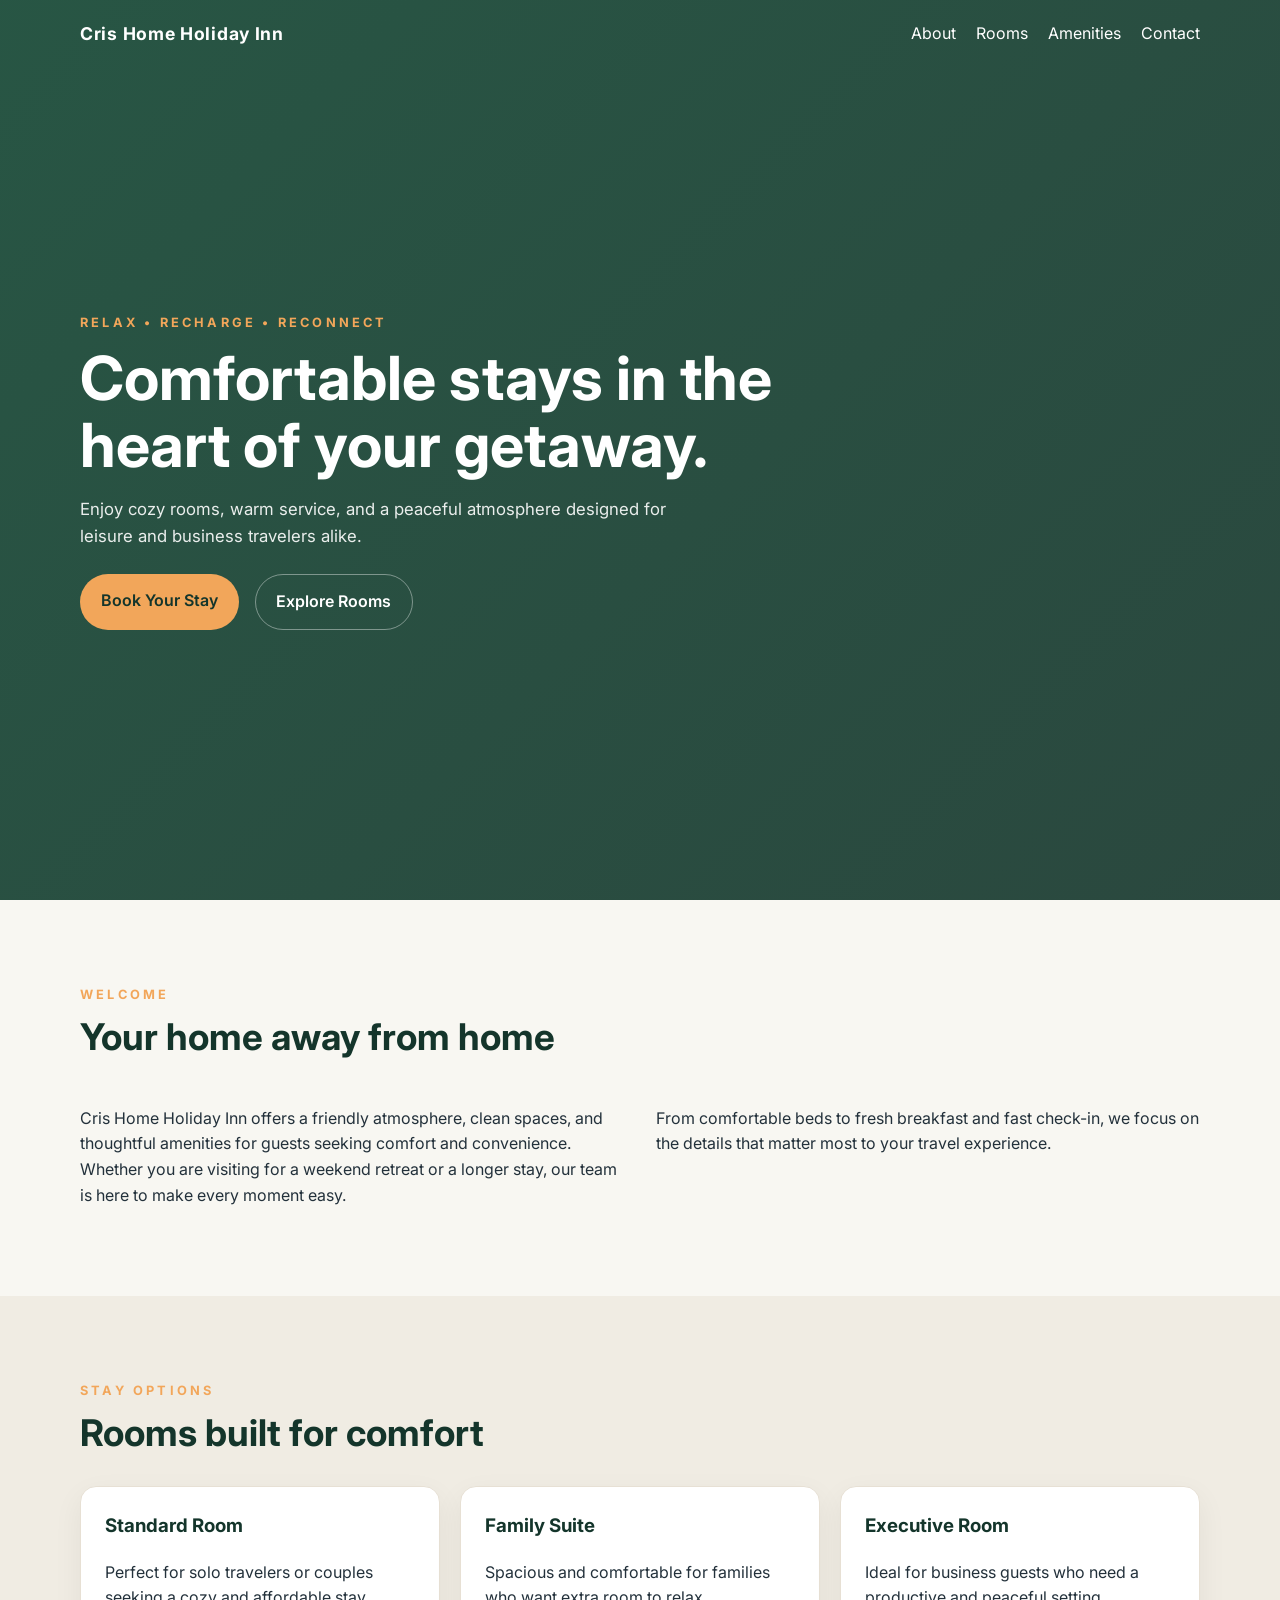
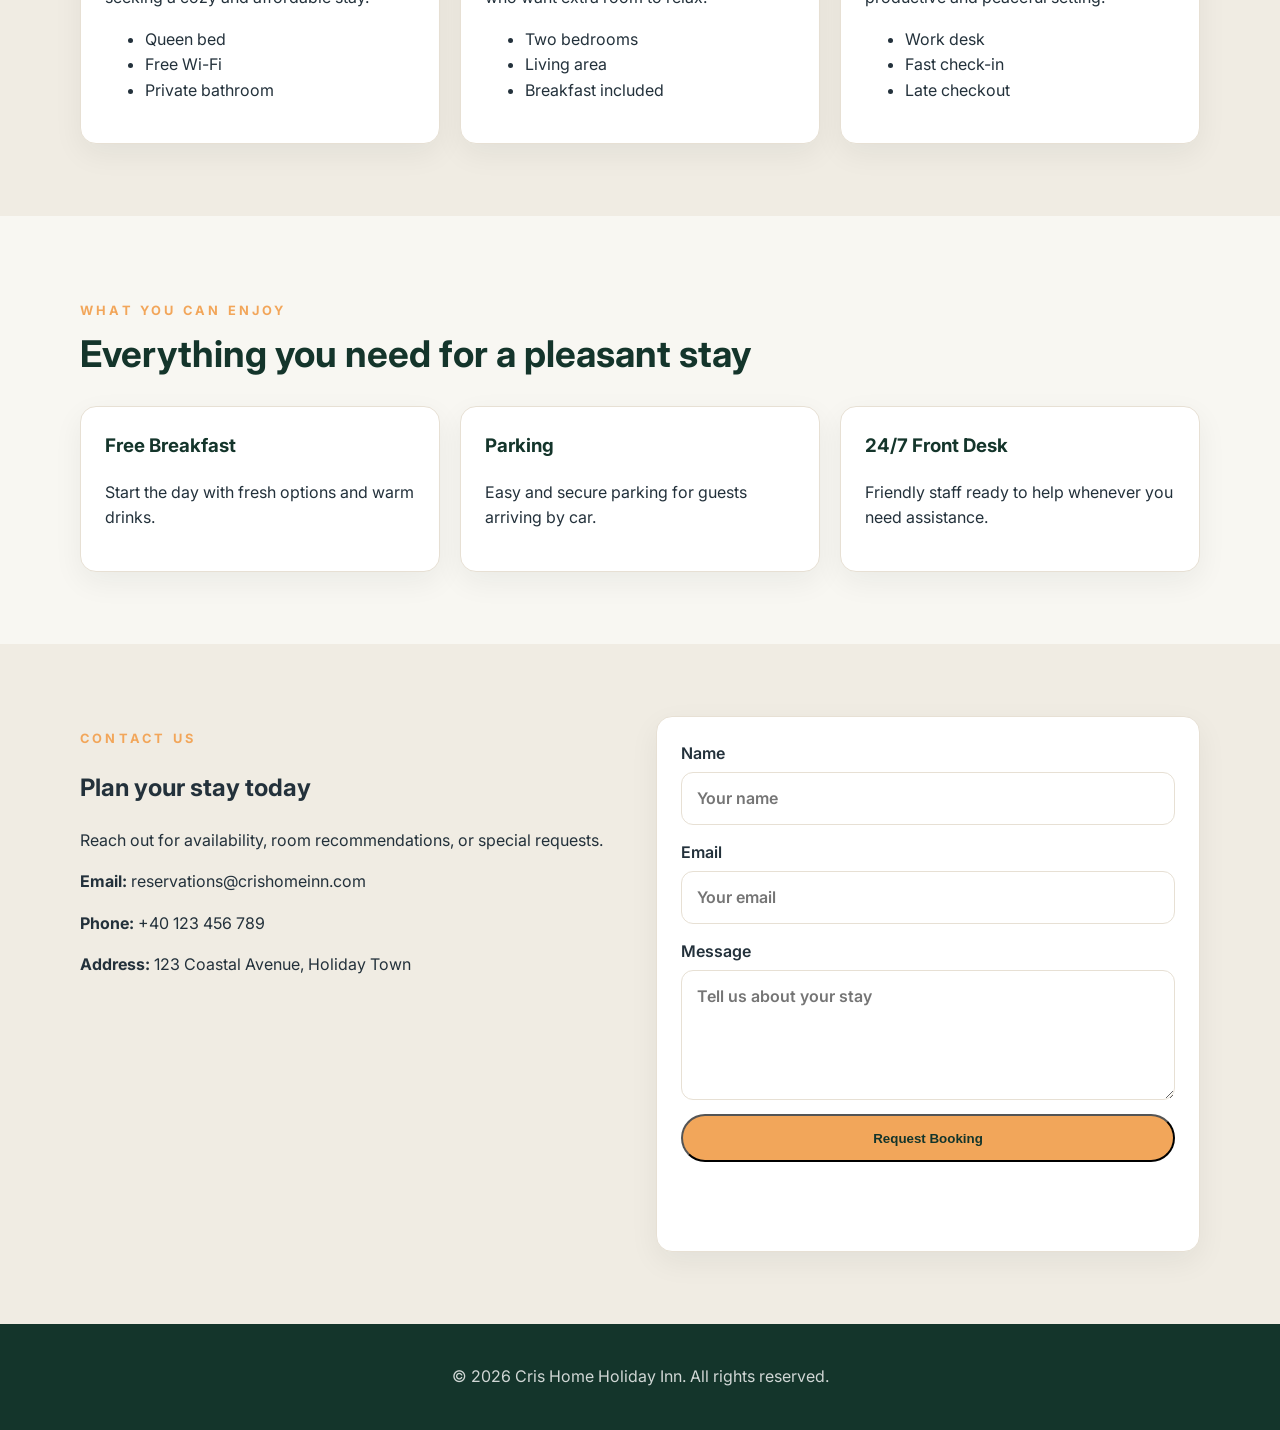
==== index.html @ c1764a81 "Initial website scaffold" ====
<!DOCTYPE html>
<html lang="en">
  <head>
    <meta charset="UTF-8" />
    <meta name="viewport" content="width=device-width, initial-scale=1.0" />
    <title>Cris Home Holiday Inn</title>
    <meta
      name="description"
      content="A welcoming holiday inn website with rooms, amenities, and contact information."
    />
    <link rel="preconnect" href="https://fonts.googleapis.com" />
    <link rel="preconnect" href="https://fonts.gstatic.com" crossorigin />
    <link
      href="https://fonts.googleapis.com/css2?family=Inter:wght@400;500;600;700&display=swap"
      rel="stylesheet"
    />
    <link rel="stylesheet" href="styles.css" />
  </head>
  <body>
    <header class="hero">
      <nav class="nav container">
        <a class="brand" href="#home">Cris Home Holiday Inn</a>
        <button class="menu-toggle" aria-label="Open menu">☰</button>
        <div class="nav-links">
          <a href="#about">About</a>
          <a href="#rooms">Rooms</a>
          <a href="#amenities">Amenities</a>
          <a href="#contact">Contact</a>
        </div>
      </nav>

      <section class="hero-content container" id="home">
        <div>
          <p class="eyebrow">Relax • Recharge • Reconnect</p>
          <h1>Comfortable stays in the heart of your getaway.</h1>
          <p class="hero-text">
            Enjoy cozy rooms, warm service, and a peaceful atmosphere designed for leisure and business travelers alike.
          </p>
          <div class="hero-actions">
            <a class="btn btn-primary" href="#contact">Book Your Stay</a>
            <a class="btn btn-secondary" href="#rooms">Explore Rooms</a>
          </div>
        </div>
      </section>
    </header>

    <main>
      <section class="section container" id="about">
        <div class="section-heading">
          <p class="eyebrow">Welcome</p>
          <h2>Your home away from home</h2>
        </div>
        <div class="about-grid">
          <p>
            Cris Home Holiday Inn offers a friendly atmosphere, clean spaces, and thoughtful amenities for guests seeking comfort and convenience.
            Whether you are visiting for a weekend retreat or a longer stay, our team is here to make every moment easy.
          </p>
          <p>
            From comfortable beds to fresh breakfast and fast check-in, we focus on the details that matter most to your travel experience.
          </p>
        </div>
      </section>

      <section class="section section-alt" id="rooms">
        <div class="container">
          <div class="section-heading">
            <p class="eyebrow">Stay options</p>
            <h2>Rooms built for comfort</h2>
          </div>
          <div class="card-grid">
            <article class="card">
              <h3>Standard Room</h3>
              <p>Perfect for solo travelers or couples seeking a cozy and affordable stay.</p>
              <ul>
                <li>Queen bed</li>
                <li>Free Wi-Fi</li>
                <li>Private bathroom</li>
              </ul>
            </article>
            <article class="card">
              <h3>Family Suite</h3>
              <p>Spacious and comfortable for families who want extra room to relax.</p>
              <ul>
                <li>Two bedrooms</li>
                <li>Living area</li>
                <li>Breakfast included</li>
              </ul>
            </article>
            <article class="card">
              <h3>Executive Room</h3>
              <p>Ideal for business guests who need a productive and peaceful setting.</p>
              <ul>
                <li>Work desk</li>
                <li>Fast check-in</li>
                <li>Late checkout</li>
              </ul>
            </article>
          </div>
        </div>
      </section>

      <section class="section container" id="amenities">
        <div class="section-heading">
          <p class="eyebrow">What you can enjoy</p>
          <h2>Everything you need for a pleasant stay</h2>
        </div>
        <div class="amenities-grid">
          <div class="amenity">
            <h3>Free Breakfast</h3>
            <p>Start the day with fresh options and warm drinks.</p>
          </div>
          <div class="amenity">
            <h3>Parking</h3>
            <p>Easy and secure parking for guests arriving by car.</p>
          </div>
          <div class="amenity">
            <h3>24/7 Front Desk</h3>
            <p>Friendly staff ready to help whenever you need assistance.</p>
          </div>
        </div>
      </section>

      <section class="section section-alt" id="contact">
        <div class="container contact-grid">
          <div>
            <p class="eyebrow">Contact us</p>
            <h2>Plan your stay today</h2>
            <p>
              Reach out for availability, room recommendations, or special requests.
            </p>
            <p><strong>Email:</strong> reservations@crishomeinn.com</p>
            <p><strong>Phone:</strong> +40 123 456 789</p>
            <p><strong>Address:</strong> 123 Coastal Avenue, Holiday Town</p>
          </div>

          <form class="contact-form" id="booking-form">
            <label>
              Name
              <input type="text" name="name" placeholder="Your name" required />
            </label>
            <label>
              Email
              <input type="email" name="email" placeholder="Your email" required />
            </label>
            <label>
              Message
              <textarea name="message" rows="4" placeholder="Tell us about your stay"></textarea>
            </label>
            <button class="btn btn-primary" type="submit">Request Booking</button>
            <p class="form-message" id="form-message" aria-live="polite"></p>
          </form>
        </div>
      </section>
    </main>

    <footer class="footer">
      <div class="container footer-content">
        <p>© 2026 Cris Home Holiday Inn. All rights reserved.</p>
      </div>
    </footer>

    <script src="script.js"></script>
  </body>
</html>
---- styles.css ----
:root {
  --primary: #1f4f3d;
  --primary-dark: #14352b;
  --accent: #f2a65a;
  --text: #23313b;
  --muted: #6b7783;
  --bg: #f8f7f2;
  --white: #ffffff;
  --border: #e7e0d4;
}

* {
  box-sizing: border-box;
}

body {
  margin: 0;
  font-family: "Inter", sans-serif;
  color: var(--text);
  background: var(--bg);
  line-height: 1.6;
}

img {
  max-width: 100%;
}

a {
  color: inherit;
  text-decoration: none;
}

.container {
  width: min(1120px, calc(100% - 2rem));
  margin: 0 auto;
}

.hero {
  background: linear-gradient(135deg, rgba(31, 79, 61, 0.96), rgba(20, 53, 43, 0.9)),
    url("https://images.unsplash.com/photo-1505693416388-ac5ce068fe85?auto=format&fit=crop&w=1400&q=80") center/cover;
  color: var(--white);
  min-height: 100vh;
}

.nav {
  display: flex;
  justify-content: space-between;
  align-items: center;
  padding: 1.25rem 0;
}

.brand {
  font-weight: 700;
  font-size: 1.1rem;
  letter-spacing: 0.04em;
}

.nav-links {
  display: flex;
  gap: 1.25rem;
}

.menu-toggle {
  display: none;
  border: 0;
  background: transparent;
  color: var(--white);
  font-size: 1.4rem;
}

.hero-content {
  display: grid;
  align-items: center;
  min-height: calc(100vh - 90px);
  padding: 3rem 0 4rem;
}

.eyebrow {
  text-transform: uppercase;
  letter-spacing: 0.25em;
  font-size: 0.8rem;
  font-weight: 700;
  color: var(--accent);
  margin-bottom: 0.75rem;
}

.hero h1,
.section-heading h2 {
  margin: 0 0 1rem;
  line-height: 1.1;
}

.hero h1 {
  font-size: clamp(2.2rem, 5vw, 3.8rem);
  max-width: 700px;
}

.hero-text {
  max-width: 630px;
  font-size: 1.05rem;
  color: rgba(255, 255, 255, 0.9);
}

.hero-actions {
  display: flex;
  gap: 1rem;
  flex-wrap: wrap;
  margin-top: 1.5rem;
}

.btn {
  display: inline-block;
  padding: 0.9rem 1.3rem;
  border-radius: 999px;
  font-weight: 600;
  transition: transform 0.2s ease, background 0.2s ease;
}

.btn:hover {
  transform: translateY(-2px);
}

.btn-primary {
  background: var(--accent);
  color: var(--primary-dark);
}

.btn-secondary {
  border: 1px solid rgba(255, 255, 255, 0.4);
  color: var(--white);
}

.section {
  padding: 4.5rem 0;
}

.section-alt {
  background: #f0ece3;
}

.section-heading {
  margin-bottom: 2rem;
}

.section-heading h2 {
  font-size: clamp(1.7rem, 3vw, 2.3rem);
  color: var(--primary-dark);
}

.about-grid,
.contact-grid {
  display: grid;
  gap: 2rem;
  grid-template-columns: 1fr 1fr;
}

.card-grid,
.amenities-grid {
  display: grid;
  gap: 1.25rem;
  grid-template-columns: repeat(3, minmax(0, 1fr));
}

.card,
.amenity,
.contact-form {
  background: var(--white);
  border: 1px solid var(--border);
  border-radius: 1rem;
  padding: 1.5rem;
  box-shadow: 0 10px 30px rgba(17, 34, 28, 0.06);
}

.card h3,
.amenity h3 {
  margin-top: 0;
  color: var(--primary-dark);
}

.contact-form {
  display: grid;
  gap: 0.9rem;
}

.contact-form label {
  display: grid;
  gap: 0.35rem;
  font-weight: 600;
}

input,
textarea {
  border: 1px solid var(--border);
  border-radius: 0.75rem;
  padding: 0.8rem 0.95rem;
  font: inherit;
}

.footer {
  background: var(--primary-dark);
  color: rgba(255, 255, 255, 0.8);
  padding: 1.5rem 0;
}

.footer-content {
  display: flex;
  justify-content: center;
}

.form-message {
  min-height: 1.2rem;
  color: var(--primary);
  font-weight: 600;
}

@media (max-width: 800px) {
  .nav-links {
    display: none;
  }

  .menu-toggle {
    display: inline-block;
  }

  .about-grid,
  .contact-grid,
  .card-grid,
  .amenities-grid {
    grid-template-columns: 1fr;
  }
}
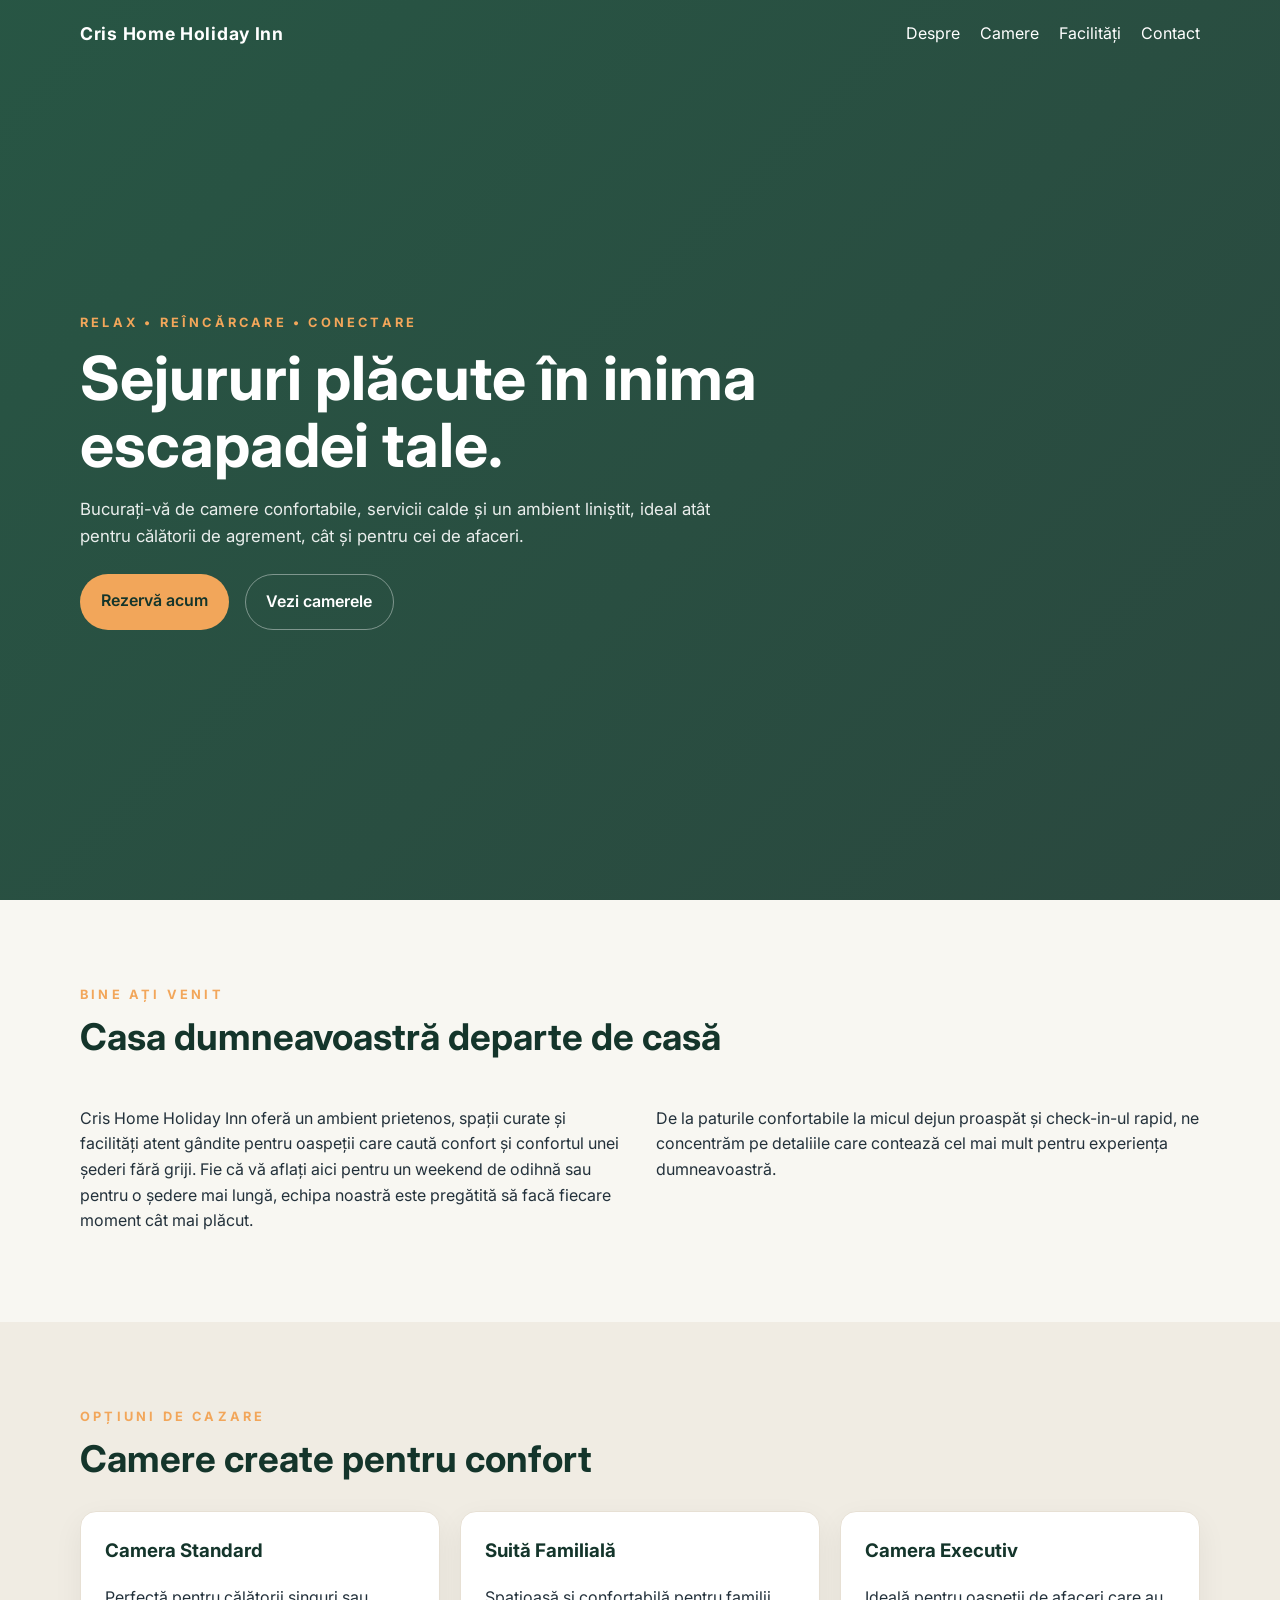
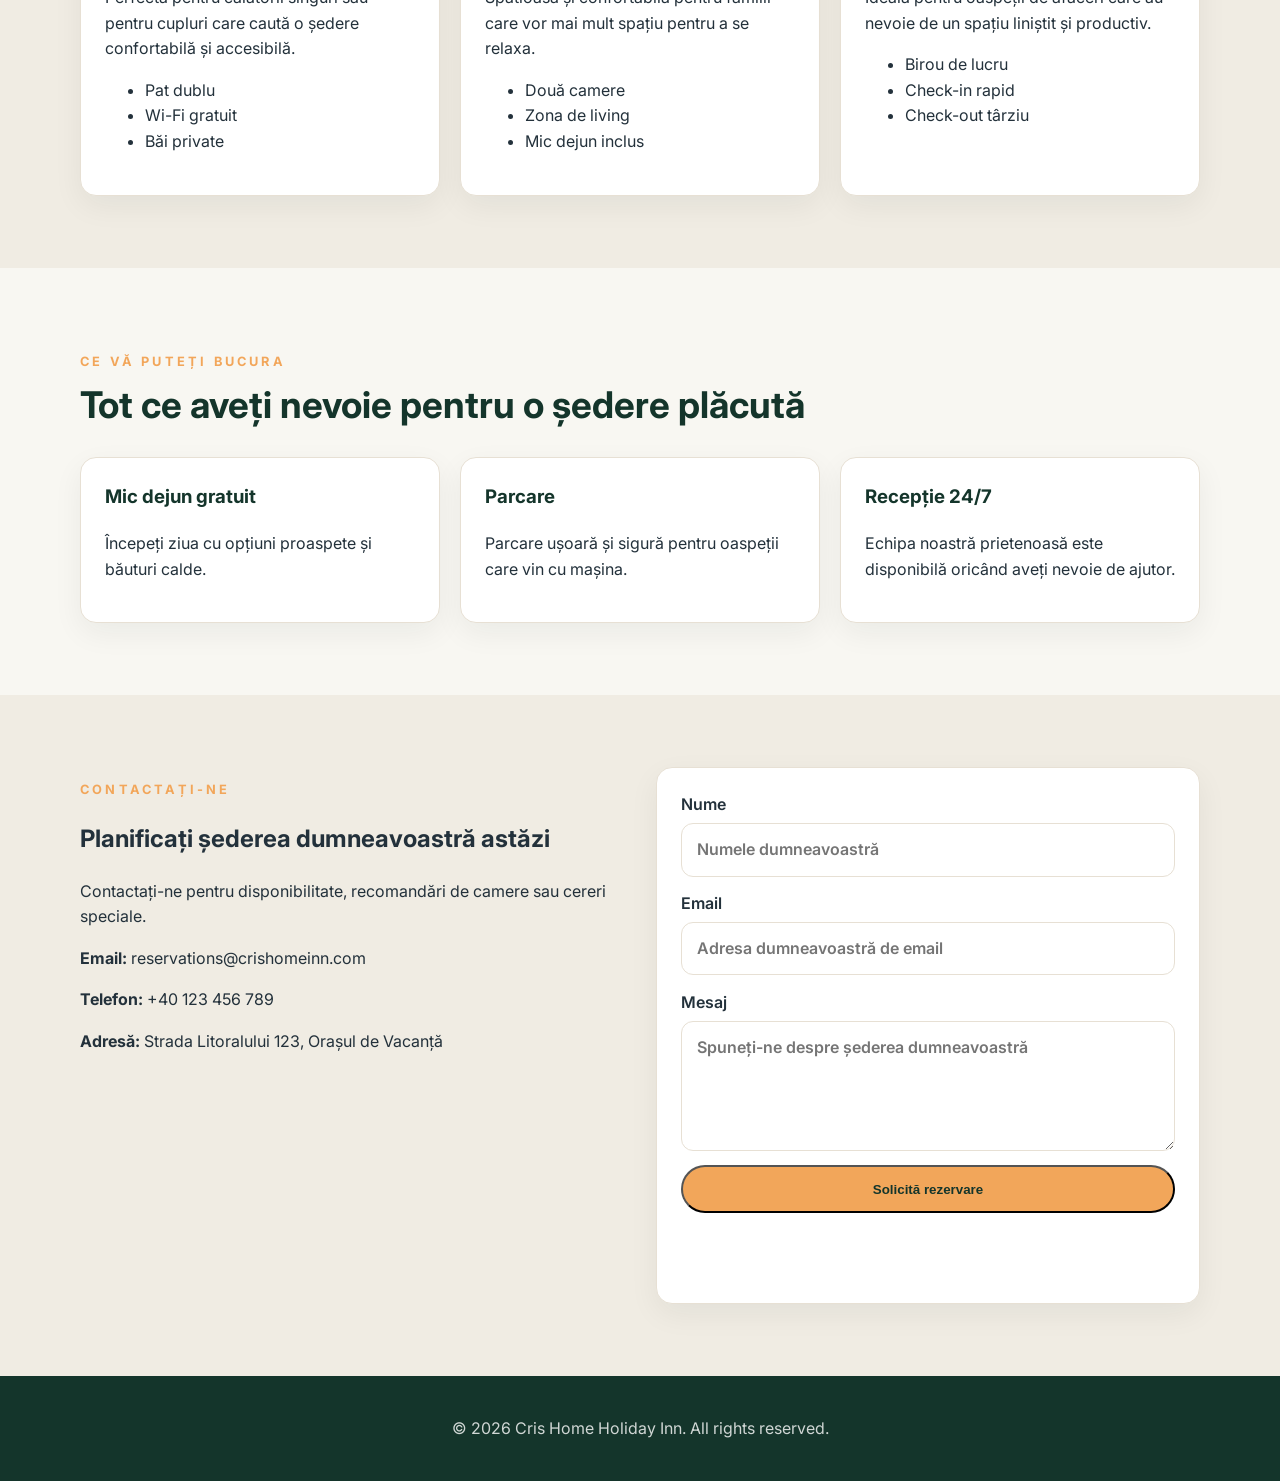
==== commit df564b52: "random commit message" ====
--- a/index.html
+++ b/index.html
@@ -1,12 +1,12 @@
 <!DOCTYPE html>
-<html lang="en">
+<html lang="ro">
   <head>
     <meta charset="UTF-8" />
     <meta name="viewport" content="width=device-width, initial-scale=1.0" />
     <title>Cris Home Holiday Inn</title>
     <meta
       name="description"
-      content="A welcoming holiday inn website with rooms, amenities, and contact information."
+      content="Un site primitor pentru un holiday inn, cu camere, facilități și informații de contact."
     />
     <link rel="preconnect" href="https://fonts.googleapis.com" />
     <link rel="preconnect" href="https://fonts.gstatic.com" crossorigin />
@@ -20,25 +20,25 @@
     <header class="hero">
       <nav class="nav container">
         <a class="brand" href="#home">Cris Home Holiday Inn</a>
-        <button class="menu-toggle" aria-label="Open menu">☰</button>
+        <button class="menu-toggle" aria-label="Deschide meniul">☰</button>
         <div class="nav-links">
-          <a href="#about">About</a>
-          <a href="#rooms">Rooms</a>
-          <a href="#amenities">Amenities</a>
+          <a href="#about">Despre</a>
+          <a href="#rooms">Camere</a>
+          <a href="#amenities">Facilități</a>
           <a href="#contact">Contact</a>
         </div>
       </nav>
 
       <section class="hero-content container" id="home">
         <div>
-          <p class="eyebrow">Relax • Recharge • Reconnect</p>
-          <h1>Comfortable stays in the heart of your getaway.</h1>
+          <p class="eyebrow">Relax • Reîncărcare • Conectare</p>
+          <h1>Sejururi plăcute în inima escapadei tale.</h1>
           <p class="hero-text">
-            Enjoy cozy rooms, warm service, and a peaceful atmosphere designed for leisure and business travelers alike.
+            Bucurați-vă de camere confortabile, servicii calde și un ambient liniștit, ideal atât pentru călătorii de agrement, cât și pentru cei de afaceri.
           </p>
           <div class="hero-actions">
-            <a class="btn btn-primary" href="#contact">Book Your Stay</a>
-            <a class="btn btn-secondary" href="#rooms">Explore Rooms</a>
+            <a class="btn btn-primary" href="#contact">Rezervă acum</a>
+            <a class="btn btn-secondary" href="#rooms">Vezi camerele</a>
           </div>
         </div>
       </section>
@@ -47,16 +47,16 @@
     <main>
       <section class="section container" id="about">
         <div class="section-heading">
-          <p class="eyebrow">Welcome</p>
-          <h2>Your home away from home</h2>
+          <p class="eyebrow">Bine ați venit</p>
+          <h2>Casa dumneavoastră departe de casă</h2>
         </div>
         <div class="about-grid">
           <p>
-            Cris Home Holiday Inn offers a friendly atmosphere, clean spaces, and thoughtful amenities for guests seeking comfort and convenience.
-            Whether you are visiting for a weekend retreat or a longer stay, our team is here to make every moment easy.
+            Cris Home Holiday Inn oferă un ambient prietenos, spații curate și facilități atent gândite pentru oaspeții care caută confort și confortul unei șederi fără griji.
+            Fie că vă aflați aici pentru un weekend de odihnă sau pentru o ședere mai lungă, echipa noastră este pregătită să facă fiecare moment cât mai plăcut.
           </p>
           <p>
-            From comfortable beds to fresh breakfast and fast check-in, we focus on the details that matter most to your travel experience.
+            De la paturile confortabile la micul dejun proaspăt și check-in-ul rapid, ne concentrăm pe detaliile care contează cel mai mult pentru experiența dumneavoastră.
           </p>
         </div>
       </section>
@@ -64,35 +64,35 @@
       <section class="section section-alt" id="rooms">
         <div class="container">
           <div class="section-heading">
-            <p class="eyebrow">Stay options</p>
-            <h2>Rooms built for comfort</h2>
+            <p class="eyebrow">Opțiuni de cazare</p>
+            <h2>Camere create pentru confort</h2>
           </div>
           <div class="card-grid">
             <article class="card">
-              <h3>Standard Room</h3>
-              <p>Perfect for solo travelers or couples seeking a cozy and affordable stay.</p>
+              <h3>Camera Standard</h3>
+              <p>Perfectă pentru călătorii singuri sau pentru cupluri care caută o ședere confortabilă și accesibilă.</p>
               <ul>
-                <li>Queen bed</li>
-                <li>Free Wi-Fi</li>
-                <li>Private bathroom</li>
+                <li>Pat dublu</li>
+                <li>Wi-Fi gratuit</li>
+                <li>Băi private</li>
               </ul>
             </article>
             <article class="card">
-              <h3>Family Suite</h3>
-              <p>Spacious and comfortable for families who want extra room to relax.</p>
+              <h3>Suită Familială</h3>
+              <p>Spatioasă și confortabilă pentru familii care vor mai mult spațiu pentru a se relaxa.</p>
               <ul>
-                <li>Two bedrooms</li>
-                <li>Living area</li>
-                <li>Breakfast included</li>
+                <li>Două camere</li>
+                <li>Zona de living</li>
+                <li>Mic dejun inclus</li>
               </ul>
             </article>
             <article class="card">
-              <h3>Executive Room</h3>
-              <p>Ideal for business guests who need a productive and peaceful setting.</p>
+              <h3>Camera Executiv</h3>
+              <p>Ideală pentru oaspeții de afaceri care au nevoie de un spațiu liniștit și productiv.</p>
               <ul>
-                <li>Work desk</li>
-                <li>Fast check-in</li>
-                <li>Late checkout</li>
+                <li>Birou de lucru</li>
+                <li>Check-in rapid</li>
+                <li>Check-out târziu</li>
               </ul>
             </article>
           </div>
@@ -101,21 +101,21 @@
 
       <section class="section container" id="amenities">
         <div class="section-heading">
-          <p class="eyebrow">What you can enjoy</p>
-          <h2>Everything you need for a pleasant stay</h2>
+          <p class="eyebrow">Ce vă puteți bucura</p>
+          <h2>Tot ce aveți nevoie pentru o ședere plăcută</h2>
         </div>
         <div class="amenities-grid">
           <div class="amenity">
-            <h3>Free Breakfast</h3>
-            <p>Start the day with fresh options and warm drinks.</p>
+            <h3>Mic dejun gratuit</h3>
+            <p>Începeți ziua cu opțiuni proaspete și băuturi calde.</p>
           </div>
           <div class="amenity">
-            <h3>Parking</h3>
-            <p>Easy and secure parking for guests arriving by car.</p>
+            <h3>Parcare</h3>
+            <p>Parcare ușoară și sigură pentru oaspeții care vin cu mașina.</p>
           </div>
           <div class="amenity">
-            <h3>24/7 Front Desk</h3>
-            <p>Friendly staff ready to help whenever you need assistance.</p>
+            <h3>Recepție 24/7</h3>
+            <p>Echipa noastră prietenoasă este disponibilă oricând aveți nevoie de ajutor.</p>
           </div>
         </div>
       </section>
@@ -123,30 +123,30 @@
       <section class="section section-alt" id="contact">
         <div class="container contact-grid">
           <div>
-            <p class="eyebrow">Contact us</p>
-            <h2>Plan your stay today</h2>
+            <p class="eyebrow">Contactați-ne</p>
+            <h2>Planificați șederea dumneavoastră astăzi</h2>
             <p>
-              Reach out for availability, room recommendations, or special requests.
+              Contactați-ne pentru disponibilitate, recomandări de camere sau cereri speciale.
             </p>
             <p><strong>Email:</strong> reservations@crishomeinn.com</p>
-            <p><strong>Phone:</strong> +40 123 456 789</p>
-            <p><strong>Address:</strong> 123 Coastal Avenue, Holiday Town</p>
+            <p><strong>Telefon:</strong> +40 123 456 789</p>
+            <p><strong>Adresă:</strong> Strada Litoralului 123, Orașul de Vacanță</p>
           </div>
 
           <form class="contact-form" id="booking-form">
             <label>
-              Name
-              <input type="text" name="name" placeholder="Your name" required />
+              Nume
+              <input type="text" name="name" placeholder="Numele dumneavoastră" required />
             </label>
             <label>
               Email
-              <input type="email" name="email" placeholder="Your email" required />
+              <input type="email" name="email" placeholder="Adresa dumneavoastră de email" required />
             </label>
             <label>
-              Message
-              <textarea name="message" rows="4" placeholder="Tell us about your stay"></textarea>
+              Mesaj
+              <textarea name="message" rows="4" placeholder="Spuneți-ne despre șederea dumneavoastră"></textarea>
             </label>
-            <button class="btn btn-primary" type="submit">Request Booking</button>
+            <button class="btn btn-primary" type="submit">Solicită rezervare</button>
             <p class="form-message" id="form-message" aria-live="polite"></p>
           </form>
         </div>
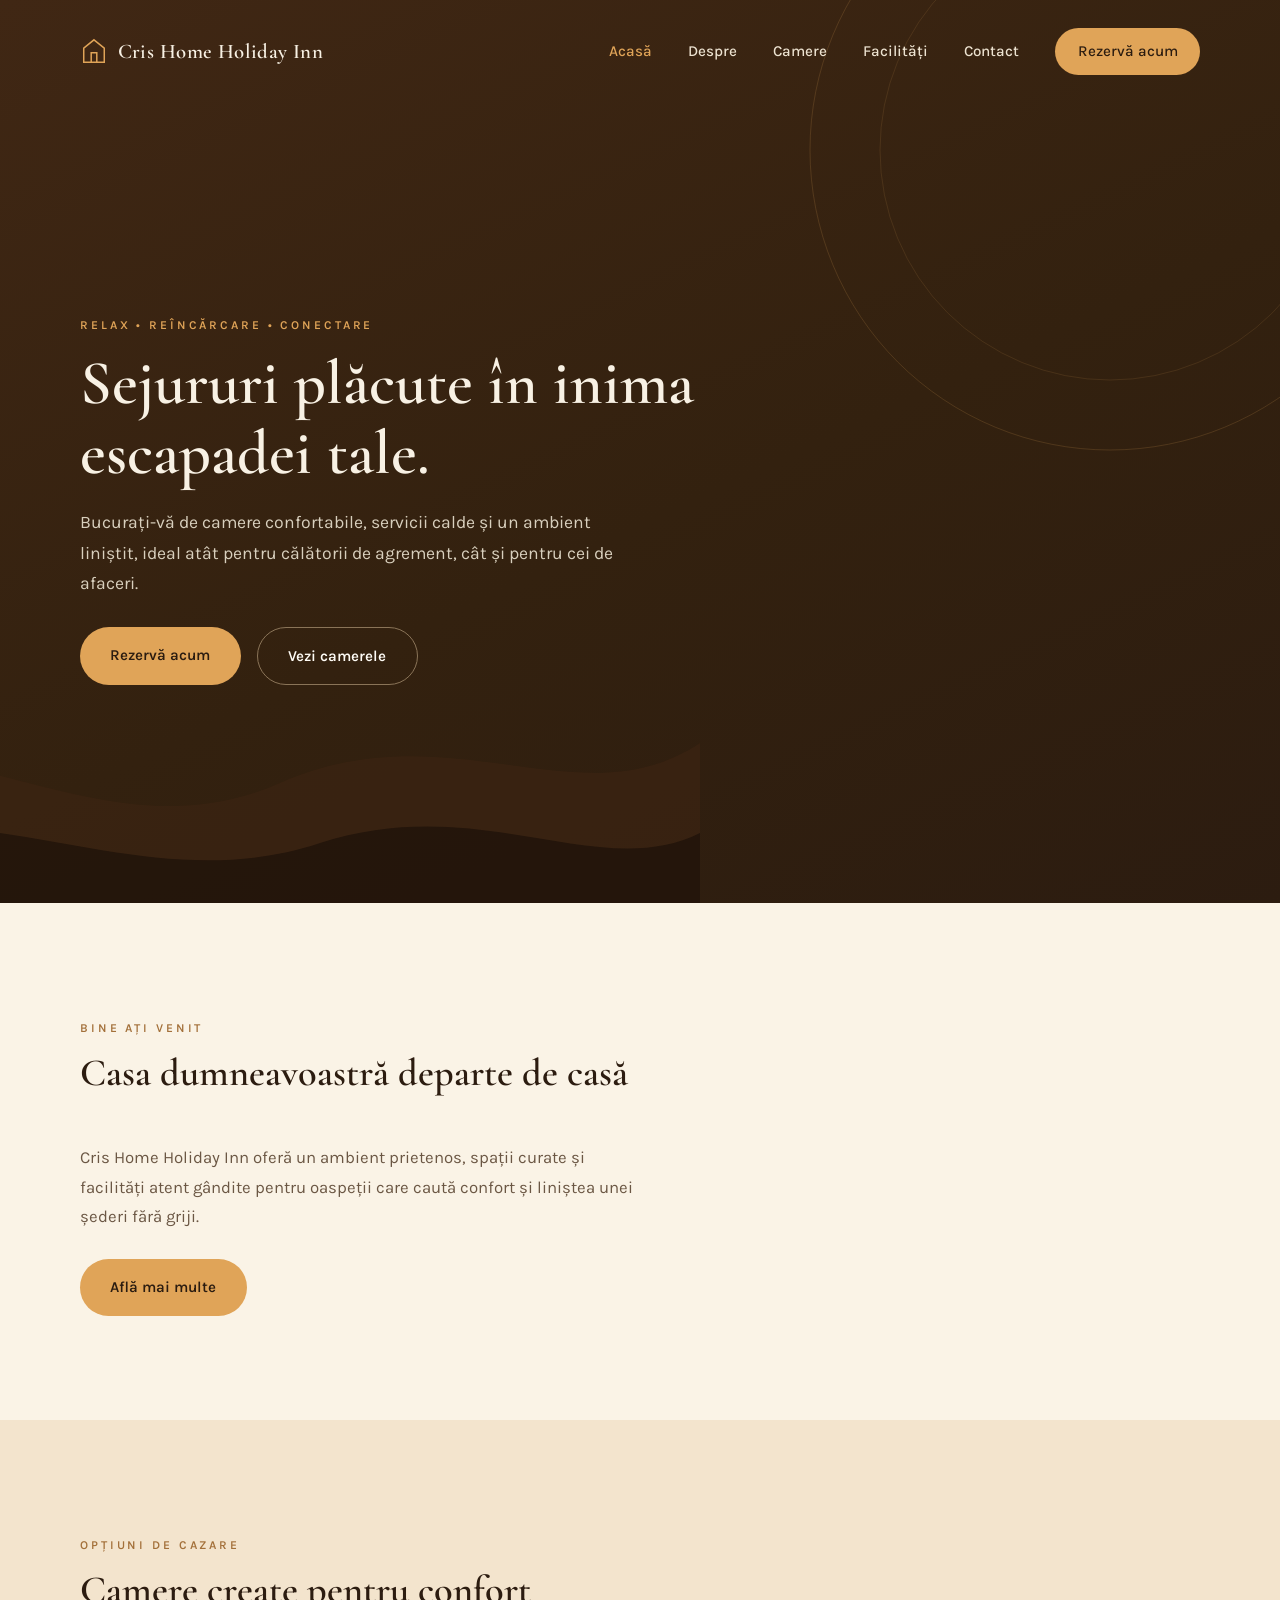
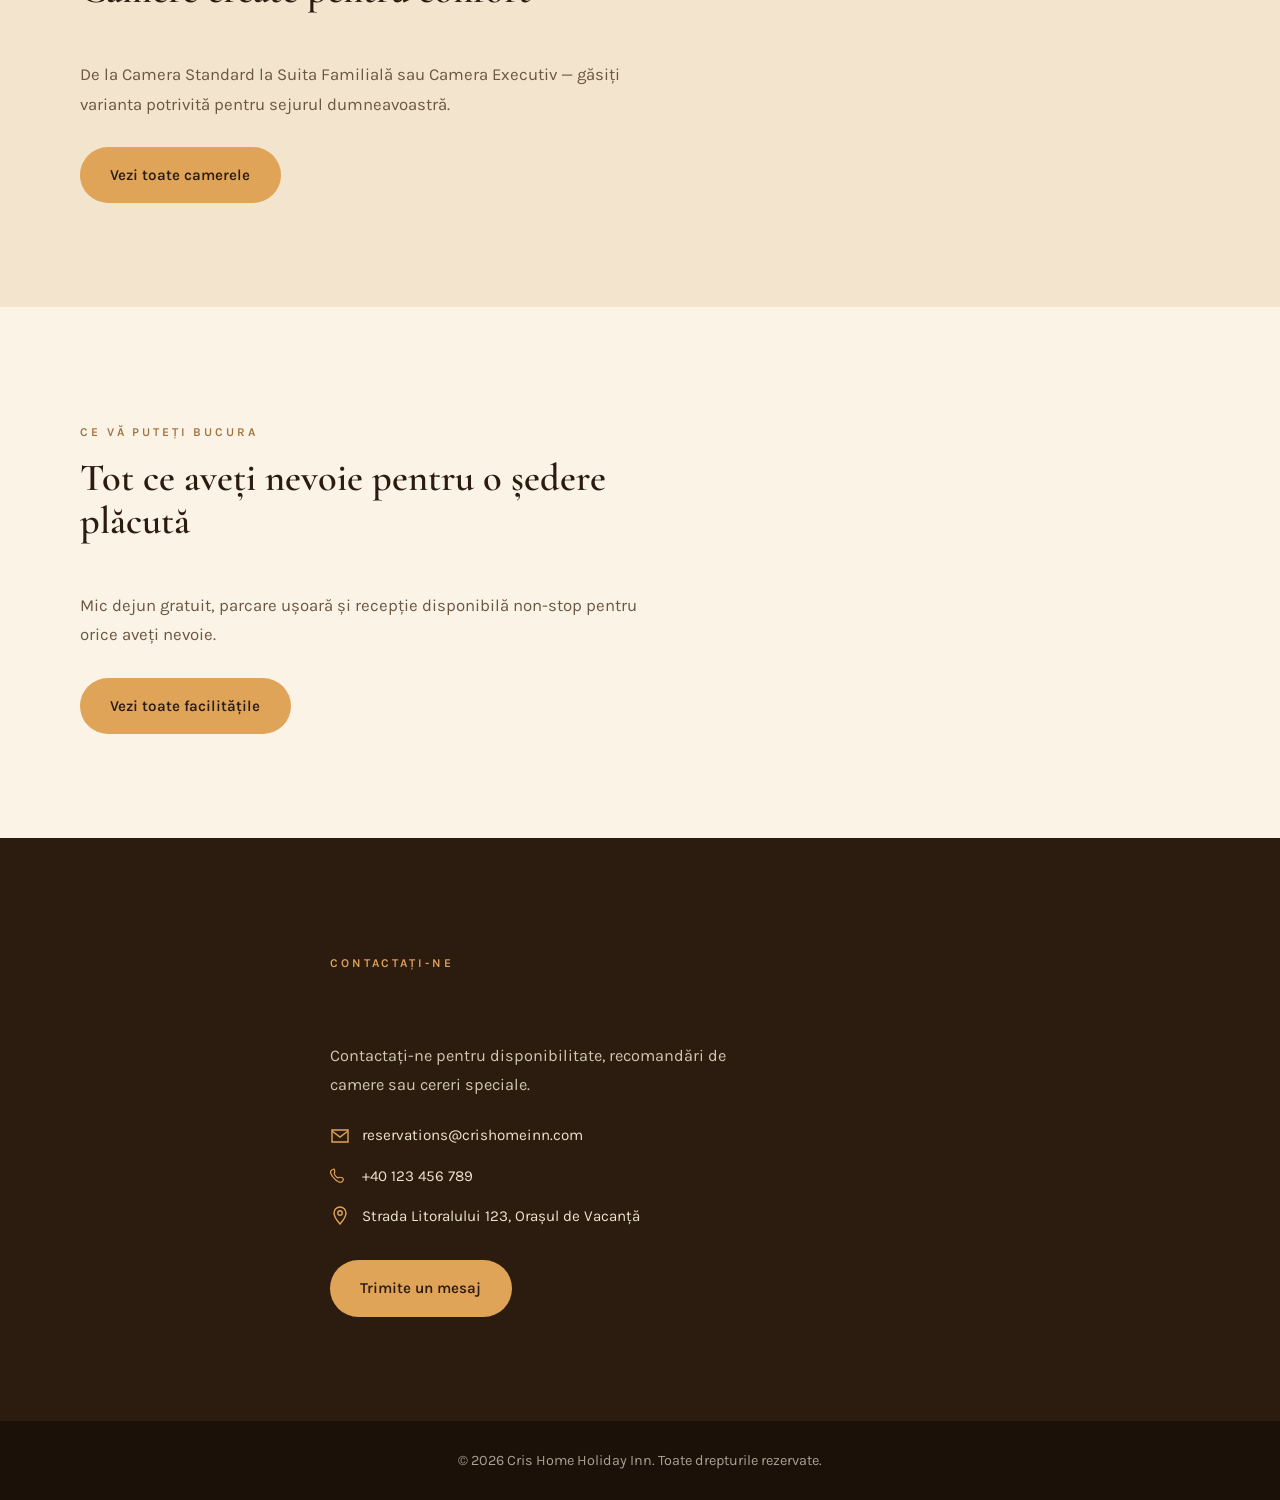
==== commit a29399f2: "Rustic redesign + split into multi-page site Co-Authored-By: Claude Sonnet 5 <noreply@anthropic.com>" ====
--- a/index.html
+++ b/index.html
@@ -11,21 +11,40 @@
     <link rel="preconnect" href="https://fonts.googleapis.com" />
     <link rel="preconnect" href="https://fonts.gstatic.com" crossorigin />
     <link
-      href="https://fonts.googleapis.com/css2?family=Inter:wght@400;500;600;700&display=swap"
+      href="https://fonts.googleapis.com/css2?family=Cormorant+Garamond:wght@500;600;700&family=Karla:wght@400;500;600;700&display=swap"
       rel="stylesheet"
     />
     <link rel="stylesheet" href="styles.css" />
   </head>
   <body>
     <header class="hero">
+      <div class="hero-decor" aria-hidden="true">
+        <svg class="hero-decor-rings" width="620" height="620" viewBox="0 0 620 620">
+          <circle cx="310" cy="310" r="300" fill="none" stroke="#e0a458" stroke-width="1" opacity="0.35" />
+          <circle cx="310" cy="310" r="230" fill="none" stroke="#e0a458" stroke-width="1" opacity="0.25" />
+        </svg>
+        <svg class="hero-decor-waves" width="900" height="500" viewBox="0 0 900 500">
+          <path d="M0,300 C150,220 300,380 480,300 C650,225 780,340 900,260 L900,500 L0,500 Z" fill="#402714" opacity="0.55" />
+          <path d="M0,360 C180,300 340,420 520,360 C680,308 800,400 900,350 L900,500 L0,500 Z" fill="#1c1108" opacity="0.75" />
+        </svg>
+      </div>
+
       <nav class="nav container">
-        <a class="brand" href="#home">Cris Home Holiday Inn</a>
+        <a class="brand" href="index.html">
+          <svg width="28" height="28" viewBox="0 0 30 30" aria-hidden="true">
+            <path d="M15 3 L26 12 V27 H4 V12 Z" fill="none" stroke="#e0a458" stroke-width="1.6" />
+            <path d="M12 27 V17 H18 V27" fill="none" stroke="#e0a458" stroke-width="1.6" />
+          </svg>
+          <span>Cris Home Holiday Inn</span>
+        </a>
         <button class="menu-toggle" aria-label="Deschide meniul">☰</button>
         <div class="nav-links">
-          <a href="#about">Despre</a>
-          <a href="#rooms">Camere</a>
-          <a href="#amenities">Facilități</a>
-          <a href="#contact">Contact</a>
+          <a class="active" href="index.html">Acasă</a>
+          <a href="despre.html">Despre</a>
+          <a href="camere.html">Camere</a>
+          <a href="facilitati.html">Facilități</a>
+          <a href="contact.html">Contact</a>
+          <a class="nav-cta" href="contact.html">Rezervă acum</a>
         </div>
       </nav>
 
@@ -37,125 +56,78 @@
             Bucurați-vă de camere confortabile, servicii calde și un ambient liniștit, ideal atât pentru călătorii de agrement, cât și pentru cei de afaceri.
           </p>
           <div class="hero-actions">
-            <a class="btn btn-primary" href="#contact">Rezervă acum</a>
-            <a class="btn btn-secondary" href="#rooms">Vezi camerele</a>
+            <a class="btn btn-primary" href="contact.html">Rezervă acum</a>
+            <a class="btn btn-secondary" href="camere.html">Vezi camerele</a>
           </div>
         </div>
       </section>
     </header>
 
     <main>
-      <section class="section container" id="about">
+      <section class="section container">
         <div class="section-heading">
-          <p class="eyebrow">Bine ați venit</p>
+          <p class="eyebrow eyebrow-alt">Bine ați venit</p>
           <h2>Casa dumneavoastră departe de casă</h2>
         </div>
-        <div class="about-grid">
-          <p>
-            Cris Home Holiday Inn oferă un ambient prietenos, spații curate și facilități atent gândite pentru oaspeții care caută confort și confortul unei șederi fără griji.
-            Fie că vă aflați aici pentru un weekend de odihnă sau pentru o ședere mai lungă, echipa noastră este pregătită să facă fiecare moment cât mai plăcut.
+        <p class="teaser-text">
+          Cris Home Holiday Inn oferă un ambient prietenos, spații curate și facilități atent gândite pentru oaspeții care caută confort și liniștea unei șederi fără griji.
+        </p>
+        <a class="btn btn-primary" href="despre.html">Află mai multe</a>
+      </section>
+
+      <section class="section section-alt">
+        <div class="container">
+          <div class="section-heading">
+            <p class="eyebrow eyebrow-alt">Opțiuni de cazare</p>
+            <h2>Camere create pentru confort</h2>
+          </div>
+          <p class="teaser-text">
+            De la Camera Standard la Suita Familială sau Camera Executiv — găsiți varianta potrivită pentru sejurul dumneavoastră.
           </p>
-          <p>
-            De la paturile confortabile la micul dejun proaspăt și check-in-ul rapid, ne concentrăm pe detaliile care contează cel mai mult pentru experiența dumneavoastră.
-          </p>
+          <a class="btn btn-primary" href="camere.html">Vezi toate camerele</a>
         </div>
       </section>
 
-      <section class="section section-alt" id="rooms">
-        <div class="container">
-          <div class="section-heading">
-            <p class="eyebrow">Opțiuni de cazare</p>
-            <h2>Camere create pentru confort</h2>
-          </div>
-          <div class="card-grid">
-            <article class="card">
-              <h3>Camera Standard</h3>
-              <p>Perfectă pentru călătorii singuri sau pentru cupluri care caută o ședere confortabilă și accesibilă.</p>
-              <ul>
-                <li>Pat dublu</li>
-                <li>Wi-Fi gratuit</li>
-                <li>Băi private</li>
-              </ul>
-            </article>
-            <article class="card">
-              <h3>Suită Familială</h3>
-              <p>Spatioasă și confortabilă pentru familii care vor mai mult spațiu pentru a se relaxa.</p>
-              <ul>
-                <li>Două camere</li>
-                <li>Zona de living</li>
-                <li>Mic dejun inclus</li>
-              </ul>
-            </article>
-            <article class="card">
-              <h3>Camera Executiv</h3>
-              <p>Ideală pentru oaspeții de afaceri care au nevoie de un spațiu liniștit și productiv.</p>
-              <ul>
-                <li>Birou de lucru</li>
-                <li>Check-in rapid</li>
-                <li>Check-out târziu</li>
-              </ul>
-            </article>
-          </div>
+      <section class="section container">
+        <div class="section-heading">
+          <p class="eyebrow eyebrow-alt">Ce vă puteți bucura</p>
+          <h2>Tot ce aveți nevoie pentru o ședere plăcută</h2>
         </div>
+        <p class="teaser-text">
+          Mic dejun gratuit, parcare ușoară și recepție disponibilă non-stop pentru orice aveți nevoie.
+        </p>
+        <a class="btn btn-primary" href="facilitati.html">Vezi toate facilitățile</a>
       </section>
 
-      <section class="section container" id="amenities">
-        <div class="section-heading">
-          <p class="eyebrow">Ce vă puteți bucura</p>
-          <h2>Tot ce aveți nevoie pentru o ședere plăcută</h2>
-        </div>
-        <div class="amenities-grid">
-          <div class="amenity">
-            <h3>Mic dejun gratuit</h3>
-            <p>Începeți ziua cu opțiuni proaspete și băuturi calde.</p>
-          </div>
-          <div class="amenity">
-            <h3>Parcare</h3>
-            <p>Parcare ușoară și sigură pentru oaspeții care vin cu mașina.</p>
-          </div>
-          <div class="amenity">
-            <h3>Recepție 24/7</h3>
-            <p>Echipa noastră prietenoasă este disponibilă oricând aveți nevoie de ajutor.</p>
-          </div>
-        </div>
-      </section>
-
-      <section class="section section-alt" id="contact">
-        <div class="container contact-grid">
-          <div>
-            <p class="eyebrow">Contactați-ne</p>
-            <h2>Planificați șederea dumneavoastră astăzi</h2>
-            <p>
-              Contactați-ne pentru disponibilitate, recomandări de camere sau cereri speciale.
-            </p>
-            <p><strong>Email:</strong> reservations@crishomeinn.com</p>
-            <p><strong>Telefon:</strong> +40 123 456 789</p>
-            <p><strong>Adresă:</strong> Strada Litoralului 123, Orașul de Vacanță</p>
-          </div>
-
-          <form class="contact-form" id="booking-form">
-            <label>
-              Nume
-              <input type="text" name="name" placeholder="Numele dumneavoastră" required />
-            </label>
-            <label>
-              Email
-              <input type="email" name="email" placeholder="Adresa dumneavoastră de email" required />
-            </label>
-            <label>
-              Mesaj
-              <textarea name="message" rows="4" placeholder="Spuneți-ne despre șederea dumneavoastră"></textarea>
-            </label>
-            <button class="btn btn-primary" type="submit">Solicită rezervare</button>
-            <p class="form-message" id="form-message" aria-live="polite"></p>
-          </form>
+      <section class="section section-contact">
+        <div class="container contact-teaser">
+          <p class="eyebrow">Contactați-ne</p>
+          <h2>Planificați șederea dumneavoastră astăzi</h2>
+          <p class="contact-lead">
+            Contactați-ne pentru disponibilitate, recomandări de camere sau cereri speciale.
+          </p>
+          <ul class="contact-list">
+            <li>
+              <svg width="20" height="20" viewBox="0 0 20 20" aria-hidden="true"><path d="M2 4 h16 v12 h-16 Z" fill="none" stroke="#e0a458" stroke-width="1.4" /><path d="M2 5 l8 6 8 -6" fill="none" stroke="#e0a458" stroke-width="1.4" /></svg>
+              <span>reservations@crishomeinn.com</span>
+            </li>
+            <li>
+              <svg width="20" height="20" viewBox="0 0 20 20" aria-hidden="true"><path d="M4 3 c1 2 1 3 0.4 4 c-1 1.2 3 5.6 4.2 4.6 c1 -0.6 2 -0.6 4 0.4 c1 0.5 1 3 -1 4 c-3 1.6 -9 -4.4 -10.6 -8 c-1 -2 -0.6 -4 3 -5 Z" fill="none" stroke="#e0a458" stroke-width="1.2" /></svg>
+              <span>+40 123 456 789</span>
+            </li>
+            <li>
+              <svg width="20" height="20" viewBox="0 0 20 20" aria-hidden="true"><path d="M10 18 c4 -4.5 6 -8 6 -11 a6 6 0 0 0 -12 0 c0 3 2 6.5 6 11 Z" fill="none" stroke="#e0a458" stroke-width="1.4" /><circle cx="10" cy="7" r="2.2" fill="none" stroke="#e0a458" stroke-width="1.4" /></svg>
+              <span>Strada Litoralului 123, Orașul de Vacanță</span>
+            </li>
+          </ul>
+          <a class="btn btn-primary contact-teaser-cta" href="contact.html">Trimite un mesaj</a>
         </div>
       </section>
     </main>
 
     <footer class="footer">
       <div class="container footer-content">
-        <p>© 2026 Cris Home Holiday Inn. All rights reserved.</p>
+        <p>© 2026 Cris Home Holiday Inn. Toate drepturile rezervate.</p>
       </div>
     </footer>
 
--- a/styles.css
+++ b/styles.css
@@ -1,12 +1,16 @@
 :root {
-  --primary: #1f4f3d;
-  --primary-dark: #14352b;
-  --accent: #f2a65a;
-  --text: #23313b;
-  --muted: #6b7783;
-  --bg: #f8f7f2;
-  --white: #ffffff;
-  --border: #e7e0d4;
+  --primary: #402714;
+  --primary-dark: #2c1c10;
+  --primary-darker: #1c1108;
+  --accent: #e0a458;
+  --accent-soft: #f1ddb8;
+  --accent-soft-text: #6b4522;
+  --text: #2b1c10;
+  --muted: #6b5744;
+  --bg: #faf3e6;
+  --bg-alt: #f3e4cd;
+  --white: #fffcf6;
+  --border: #e6d4b3;
 }
 
 * {
@@ -15,12 +19,19 @@
 
 body {
   margin: 0;
-  font-family: "Inter", sans-serif;
+  font-family: "Karla", -apple-system, BlinkMacSystemFont, sans-serif;
   color: var(--text);
   background: var(--bg);
   line-height: 1.6;
 }
 
+h1,
+h2,
+h3 {
+  font-family: "Cormorant Garamond", Georgia, serif;
+  margin: 0;
+}
+
 img {
   max-width: 100%;
 }
@@ -35,29 +46,75 @@
   margin: 0 auto;
 }
 
+/* ===== Hero ===== */
+
 .hero {
-  background: linear-gradient(135deg, rgba(31, 79, 61, 0.96), rgba(20, 53, 43, 0.9)),
-    url("https://images.unsplash.com/photo-1505693416388-ac5ce068fe85?auto=format&fit=crop&w=1400&q=80") center/cover;
+  position: relative;
+  background: linear-gradient(155deg, var(--primary) 0%, #33210f 55%, var(--primary-dark) 100%);
   color: var(--white);
   min-height: 100vh;
+  overflow: hidden;
+}
+
+.hero-decor {
+  position: absolute;
+  inset: 0;
+  pointer-events: none;
+}
+
+.hero-decor-rings {
+  position: absolute;
+  top: -160px;
+  right: -140px;
+  opacity: 0.5;
+}
+
+.hero-decor-waves {
+  position: absolute;
+  bottom: -80px;
+  left: -200px;
+  opacity: 0.9;
+  width: 100%;
+  max-width: 900px;
 }
 
 .nav {
+  position: relative;
   display: flex;
   justify-content: space-between;
   align-items: center;
-  padding: 1.25rem 0;
+  padding: 1.75rem 0;
 }
 
 .brand {
-  font-weight: 700;
-  font-size: 1.1rem;
-  letter-spacing: 0.04em;
+  display: flex;
+  align-items: center;
+  gap: 0.6rem;
+  font-family: "Cormorant Garamond", serif;
+  font-weight: 600;
+  font-size: 1.3rem;
+  letter-spacing: 0.02em;
+  color: #f8f1e4;
 }
 
 .nav-links {
   display: flex;
-  gap: 1.25rem;
+  align-items: center;
+  gap: 2.25rem;
+}
+
+.nav-links a {
+  color: #ede3d1;
+  font-size: 0.95rem;
+  font-weight: 500;
+}
+
+.nav-cta {
+  background: var(--accent);
+  color: var(--text) !important;
+  font-weight: 600;
+  padding: 0.7rem 1.4rem;
+  border-radius: 999px;
 }
 
 .menu-toggle {
@@ -69,50 +126,59 @@
 }
 
 .hero-content {
+  position: relative;
   display: grid;
   align-items: center;
-  min-height: calc(100vh - 90px);
+  min-height: calc(100vh - 100px);
   padding: 3rem 0 4rem;
 }
 
 .eyebrow {
   text-transform: uppercase;
-  letter-spacing: 0.25em;
-  font-size: 0.8rem;
-  font-weight: 700;
+  letter-spacing: 0.24em;
+  font-size: 0.75rem;
+  font-weight: 600;
   color: var(--accent);
-  margin-bottom: 0.75rem;
+  margin-bottom: 0.9rem;
+}
+
+.eyebrow-alt {
+  color: #a3703a;
 }
 
 .hero h1,
 .section-heading h2 {
-  margin: 0 0 1rem;
-  line-height: 1.1;
+  margin: 0 0 1.1rem;
+  line-height: 1.12;
+  font-weight: 600;
 }
 
 .hero h1 {
-  font-size: clamp(2.2rem, 5vw, 3.8rem);
+  font-size: clamp(2.4rem, 5vw, 3.9rem);
   max-width: 700px;
+  color: #f8f1e4;
 }
 
 .hero-text {
-  max-width: 630px;
-  font-size: 1.05rem;
-  color: rgba(255, 255, 255, 0.9);
+  max-width: 560px;
+  font-size: 1.1rem;
+  line-height: 1.75;
+  color: #d8cfbd;
 }
 
 .hero-actions {
   display: flex;
   gap: 1rem;
   flex-wrap: wrap;
-  margin-top: 1.5rem;
+  margin-top: 1.75rem;
 }
 
 .btn {
   display: inline-block;
-  padding: 0.9rem 1.3rem;
+  padding: 1rem 1.9rem;
   border-radius: 999px;
   font-weight: 600;
+  font-size: 0.95rem;
   transition: transform 0.2s ease, background 0.2s ease;
 }
 
@@ -122,95 +188,319 @@
 
 .btn-primary {
   background: var(--accent);
+  color: var(--text);
+}
+
+.btn-secondary {
+  border: 1px solid #8a7458;
+  color: var(--white);
+}
+
+/* ===== Page hero (subpages) ===== */
+
+.page-hero {
+  position: relative;
+  background: linear-gradient(155deg, var(--primary) 0%, #33210f 55%, var(--primary-dark) 100%);
+  color: var(--white);
+}
+
+.page-hero-content {
+  padding: 2.5rem 0 3.5rem;
+}
+
+.page-hero h1 {
+  font-size: clamp(2rem, 4vw, 2.8rem);
+  color: #f8f1e4;
+  margin: 0;
+  font-weight: 600;
+}
+
+.nav-links a.active {
+  color: var(--accent);
+}
+
+/* ===== Sections ===== */
+
+.section {
+  padding: 6.5rem 0;
+}
+
+.section-alt {
+  background: var(--bg-alt);
+  padding: 6.5rem 0;
+}
+
+.section-heading {
+  margin-bottom: 3rem;
+  max-width: 620px;
+}
+
+.section-heading h2 {
+  font-size: clamp(1.9rem, 3vw, 2.5rem);
   color: var(--primary-dark);
 }
 
-.btn-secondary {
-  border: 1px solid rgba(255, 255, 255, 0.4);
-  color: var(--white);
-}
-
-.section {
-  padding: 4.5rem 0;
-}
-
-.section-alt {
-  background: #f0ece3;
-}
-
-.section-heading {
-  margin-bottom: 2rem;
-}
-
-.section-heading h2 {
-  font-size: clamp(1.7rem, 3vw, 2.3rem);
+.teaser-text {
+  font-size: 1.05rem;
+  line-height: 1.75;
+  color: var(--muted);
+  max-width: 560px;
+  margin: 0 0 1.75rem;
+}
+
+/* ===== About ===== */
+
+.about-grid {
+  display: grid;
+  gap: 1.75rem;
+}
+
+.about-section .section-heading {
+  margin-bottom: 2.5rem;
+}
+
+.about-grid p {
+  font-size: 1.1rem;
+  line-height: 1.8;
+  color: var(--muted);
+  margin: 0;
+}
+
+.about-highlights {
+  display: flex;
+  flex-wrap: wrap;
+  gap: 2rem 2.5rem;
+  margin-top: 0.75rem;
+  padding-top: 1.75rem;
+  border-top: 1px solid var(--border);
+}
+
+.about-highlights span {
+  font-family: "Cormorant Garamond", serif;
+  font-size: 1.25rem;
+  font-weight: 600;
   color: var(--primary-dark);
 }
 
-.about-grid,
+/* ===== Rooms ===== */
+
+.card-grid {
+  display: grid;
+  gap: 2rem;
+  grid-template-columns: repeat(3, minmax(0, 1fr));
+}
+
+.card {
+  display: flex;
+  flex-direction: column;
+  background: var(--white);
+  border-radius: 1.4rem;
+  overflow: hidden;
+  box-shadow: 0 20px 40px rgba(26, 47, 37, 0.08);
+}
+
+.card-media {
+  height: 190px;
+  display: flex;
+  align-items: center;
+  justify-content: center;
+}
+
+.card-media-green {
+  background: linear-gradient(135deg, #7a5432 0%, #4a2f18 100%);
+}
+
+.card-media-amber {
+  background: linear-gradient(135deg, #cf8a44 0%, #a05f24 100%);
+}
+
+.card-media-dark {
+  background: linear-gradient(135deg, #4a3623 0%, #1c1108 100%);
+}
+
+.card-body {
+  padding: 1.9rem;
+  display: flex;
+  flex-direction: column;
+  gap: 0.9rem;
+}
+
+.card-body h3 {
+  font-size: 1.5rem;
+  color: var(--primary-dark);
+}
+
+.card-body p {
+  font-size: 0.98rem;
+  line-height: 1.7;
+  color: var(--muted);
+  margin: 0;
+}
+
+.tag-row {
+  display: flex;
+  flex-wrap: wrap;
+  gap: 0.5rem;
+  margin-top: 0.35rem;
+}
+
+.tag {
+  font-size: 0.8rem;
+  font-weight: 500;
+  padding: 0.4rem 0.9rem;
+  border-radius: 999px;
+  background: var(--accent-soft);
+  color: var(--accent-soft-text);
+}
+
+/* ===== Amenities ===== */
+
+.amenities-grid {
+  display: grid;
+  gap: 2.75rem;
+  grid-template-columns: repeat(3, minmax(0, 1fr));
+}
+
+.amenity {
+  display: flex;
+  flex-direction: column;
+  gap: 1rem;
+}
+
+.amenity h3 {
+  font-size: 1.3rem;
+  color: var(--primary-dark);
+}
+
+.amenity p {
+  font-size: 0.98rem;
+  line-height: 1.7;
+  color: var(--muted);
+  margin: 0;
+}
+
+/* ===== Contact ===== */
+
+.section-contact {
+  background: var(--primary-dark);
+  padding: 6.5rem 0;
+}
+
 .contact-grid {
   display: grid;
-  gap: 2rem;
-  grid-template-columns: 1fr 1fr;
-}
-
-.card-grid,
-.amenities-grid {
-  display: grid;
-  gap: 1.25rem;
-  grid-template-columns: repeat(3, minmax(0, 1fr));
-}
-
-.card,
-.amenity,
+  gap: 3.5rem;
+  grid-template-columns: 0.85fr 1.15fr;
+}
+
+.contact-info {
+  color: #f8f1e4;
+}
+
+.contact-info h2 {
+  font-size: clamp(1.8rem, 3vw, 2.3rem);
+  color: #f8f1e4;
+}
+
+.contact-lead {
+  font-size: 1.02rem;
+  line-height: 1.75;
+  color: #cfc6b3;
+  max-width: 420px;
+}
+
+.contact-list {
+  list-style: none;
+  margin: 1.5rem 0 0;
+  padding: 0;
+  display: flex;
+  flex-direction: column;
+  gap: 1rem;
+}
+
+.contact-list li {
+  display: flex;
+  align-items: center;
+  gap: 0.75rem;
+  font-size: 0.95rem;
+  color: #ede3d1;
+}
+
+.contact-teaser {
+  max-width: 620px;
+}
+
+.contact-teaser-cta {
+  margin-top: 2rem;
+}
+
 .contact-form {
-  background: var(--white);
-  border: 1px solid var(--border);
-  border-radius: 1rem;
-  padding: 1.5rem;
-  box-shadow: 0 10px 30px rgba(17, 34, 28, 0.06);
-}
-
-.card h3,
-.amenity h3 {
-  margin-top: 0;
+  background: #f8f1e4;
+  border: none;
+  border-radius: 1.4rem;
+  padding: 2.5rem;
+  box-shadow: 0 20px 40px rgba(0, 0, 0, 0.2);
+  display: grid;
+  gap: 1.1rem;
+}
+
+.contact-form label {
+  display: grid;
+  gap: 0.5rem;
+  font-weight: 600;
+  font-size: 0.9rem;
   color: var(--primary-dark);
-}
-
-.contact-form {
-  display: grid;
-  gap: 0.9rem;
-}
-
-.contact-form label {
-  display: grid;
-  gap: 0.35rem;
-  font-weight: 600;
 }
 
 input,
 textarea {
-  border: 1px solid var(--border);
-  border-radius: 0.75rem;
-  padding: 0.8rem 0.95rem;
+  border: 1px solid #ddd1b8;
+  border-radius: 0.85rem;
+  padding: 0.9rem 1rem;
   font: inherit;
-}
-
-.footer {
-  background: var(--primary-dark);
-  color: rgba(255, 255, 255, 0.8);
-  padding: 1.5rem 0;
-}
-
-.footer-content {
-  display: flex;
-  justify-content: center;
+  background: var(--white);
+}
+
+textarea {
+  resize: none;
+}
+
+.contact-form .btn-primary {
+  margin-top: 0.25rem;
+  text-align: center;
+  border: none;
+  cursor: pointer;
 }
 
 .form-message {
   min-height: 1.2rem;
-  color: var(--primary);
-  font-weight: 600;
+  color: var(--accent);
+  font-weight: 600;
+  margin: 0;
+}
+
+/* ===== Footer ===== */
+
+.footer {
+  background: var(--primary-darker);
+  color: #a9a191;
+  padding: 1.75rem 0;
+}
+
+.footer-content {
+  display: flex;
+  justify-content: center;
+}
+
+.footer-content p {
+  margin: 0;
+  font-size: 0.9rem;
+}
+
+@media (max-width: 900px) {
+  .about-grid,
+  .contact-grid {
+    grid-template-columns: 1fr;
+  }
 }
 
 @media (max-width: 800px) {
@@ -222,8 +512,6 @@
     display: inline-block;
   }
 
-  .about-grid,
-  .contact-grid,
   .card-grid,
   .amenities-grid {
     grid-template-columns: 1fr;
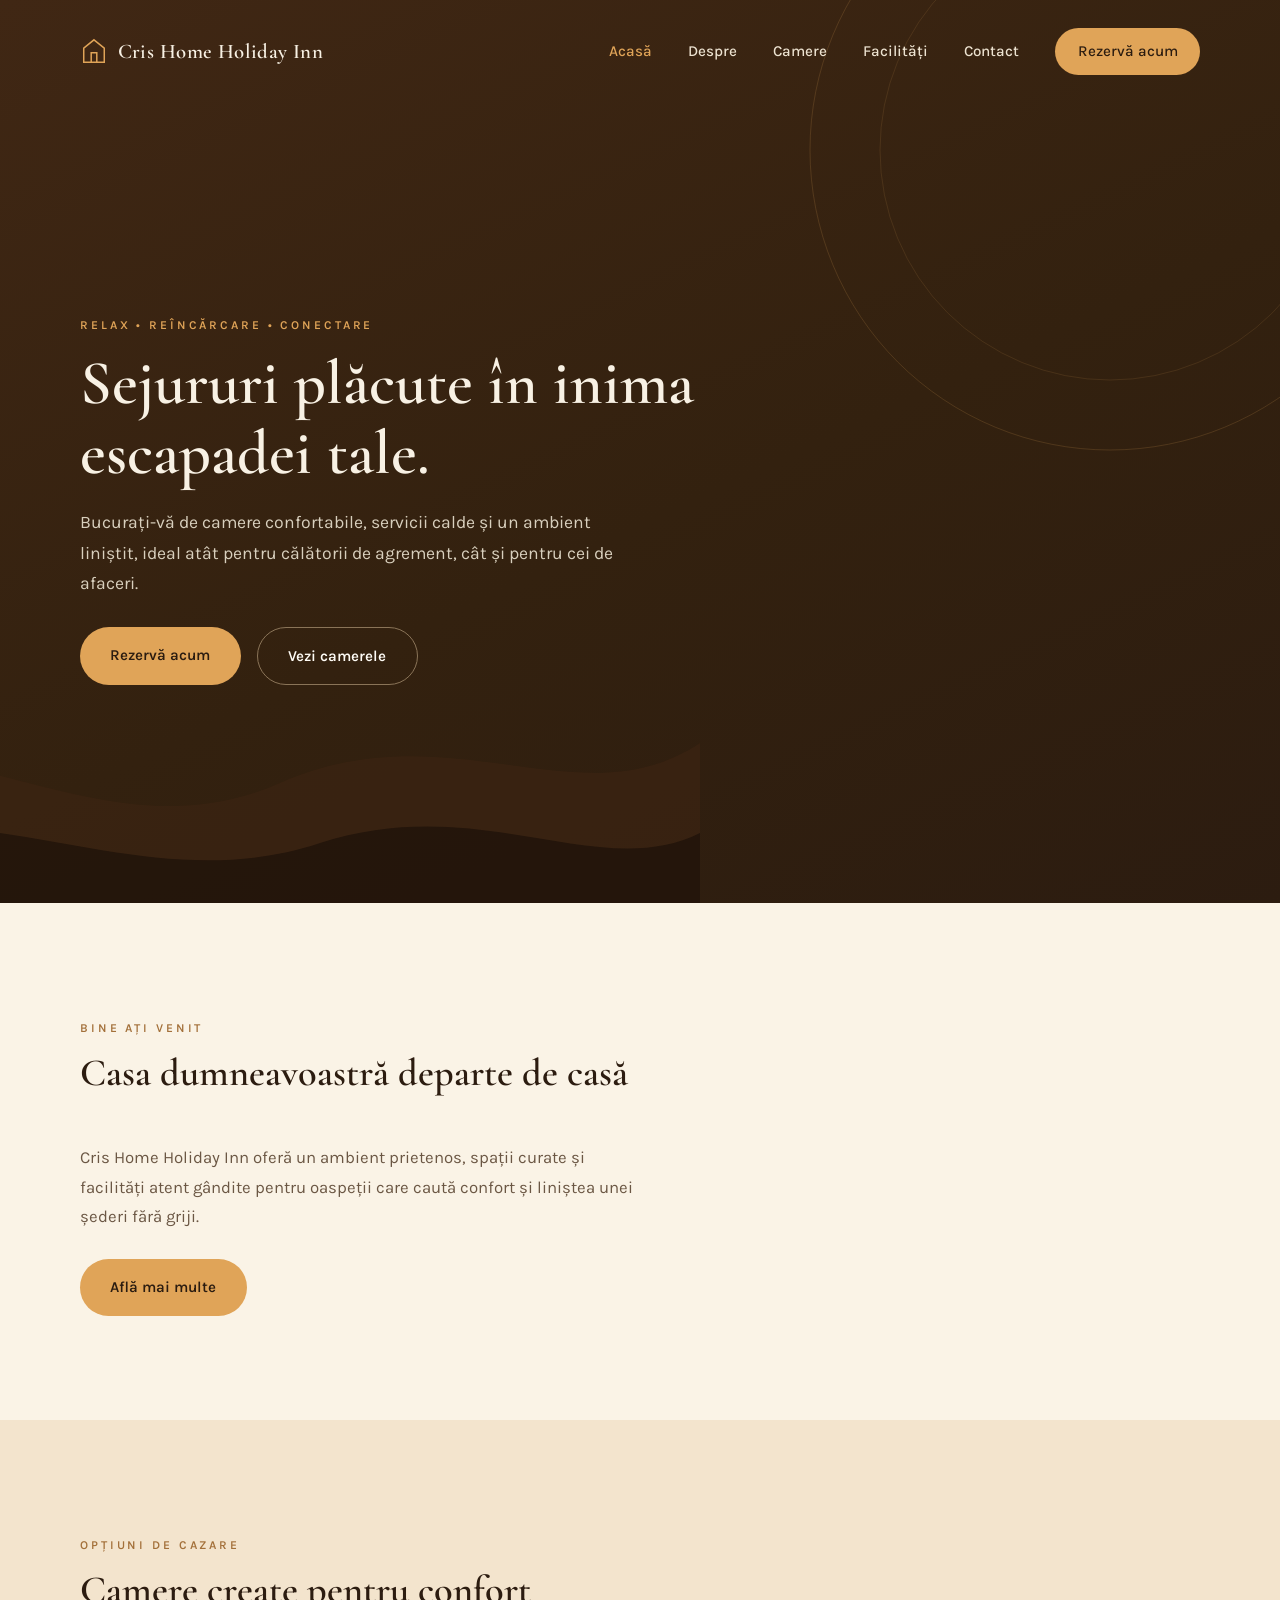
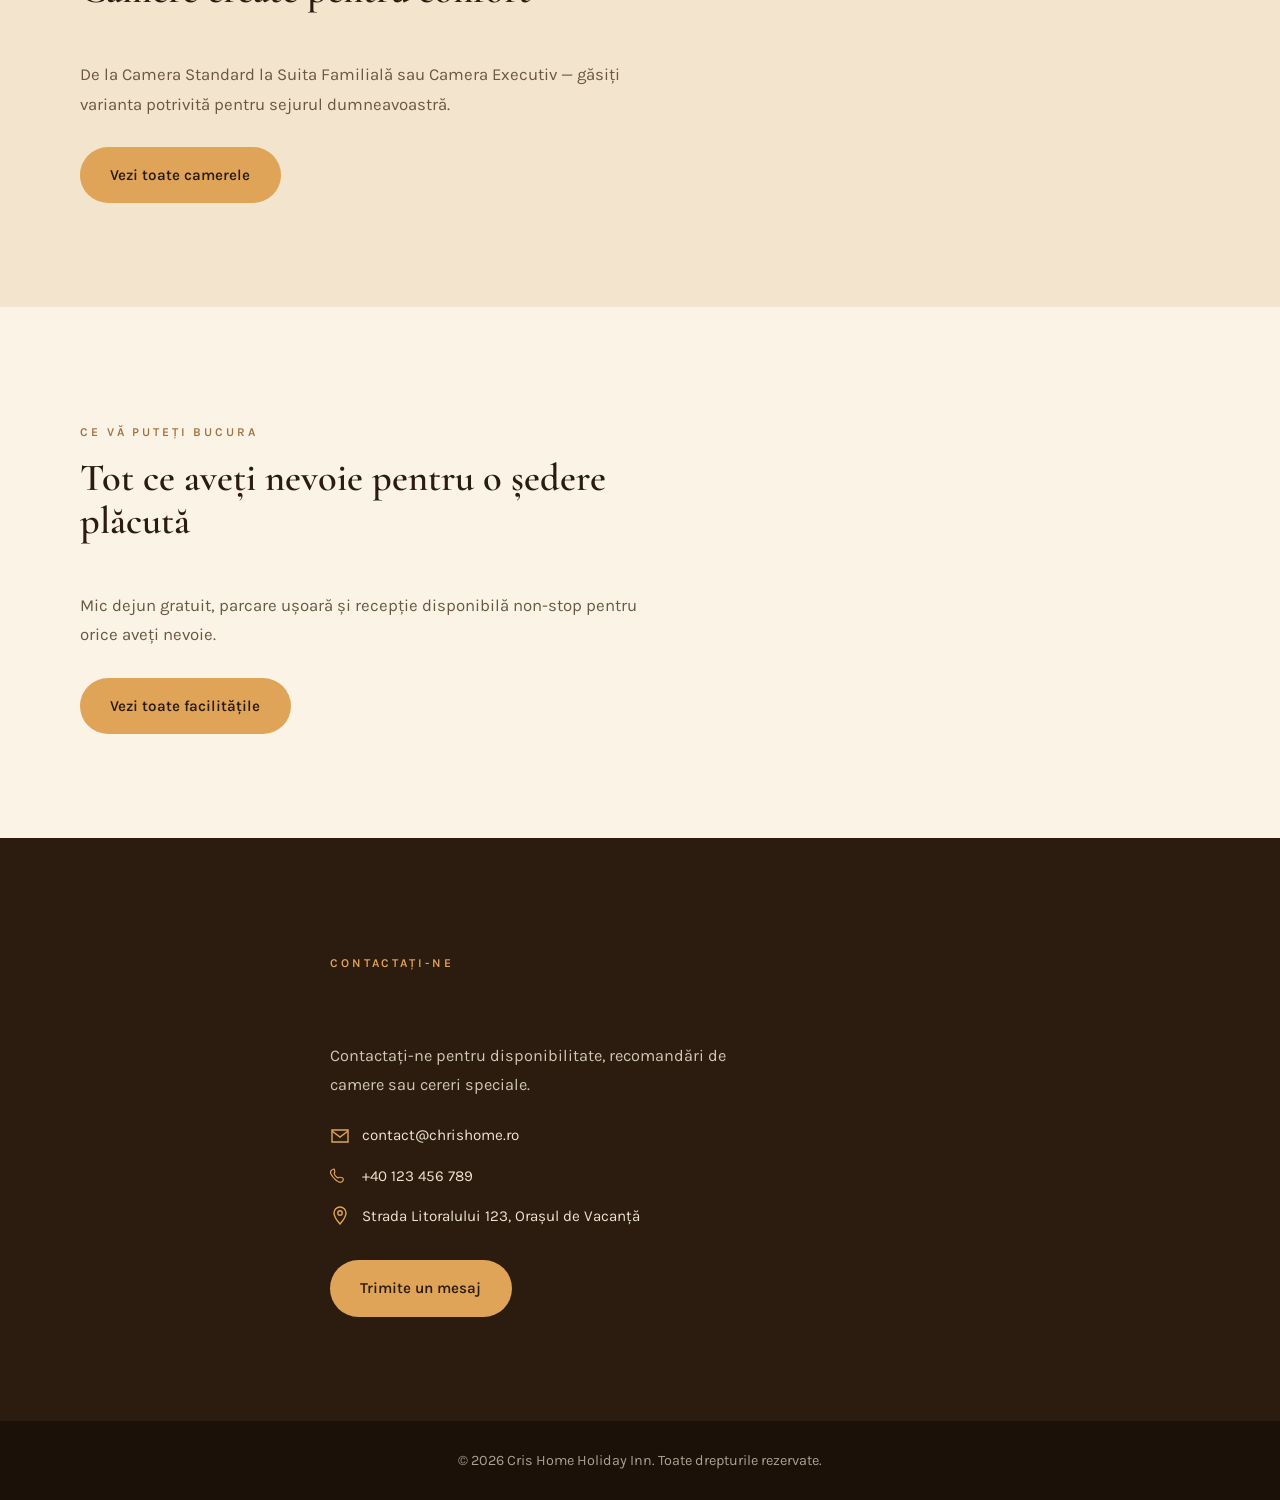
==== commit 3f306e50: "Replace placeholder email with real contact@chrishome.ro address Co-Authored-By: Claude Sonnet 5 <no" ====
--- a/index.html
+++ b/index.html
@@ -109,7 +109,7 @@
           <ul class="contact-list">
             <li>
               <svg width="20" height="20" viewBox="0 0 20 20" aria-hidden="true"><path d="M2 4 h16 v12 h-16 Z" fill="none" stroke="#e0a458" stroke-width="1.4" /><path d="M2 5 l8 6 8 -6" fill="none" stroke="#e0a458" stroke-width="1.4" /></svg>
-              <span>reservations@crishomeinn.com</span>
+              <a href="mailto:contact@chrishome.ro">contact@chrishome.ro</a>
             </li>
             <li>
               <svg width="20" height="20" viewBox="0 0 20 20" aria-hidden="true"><path d="M4 3 c1 2 1 3 0.4 4 c-1 1.2 3 5.6 4.2 4.6 c1 -0.6 2 -0.6 4 0.4 c1 0.5 1 3 -1 4 c-3 1.6 -9 -4.4 -10.6 -8 c-1 -2 -0.6 -4 3 -5 Z" fill="none" stroke="#e0a458" stroke-width="1.2" /></svg>
